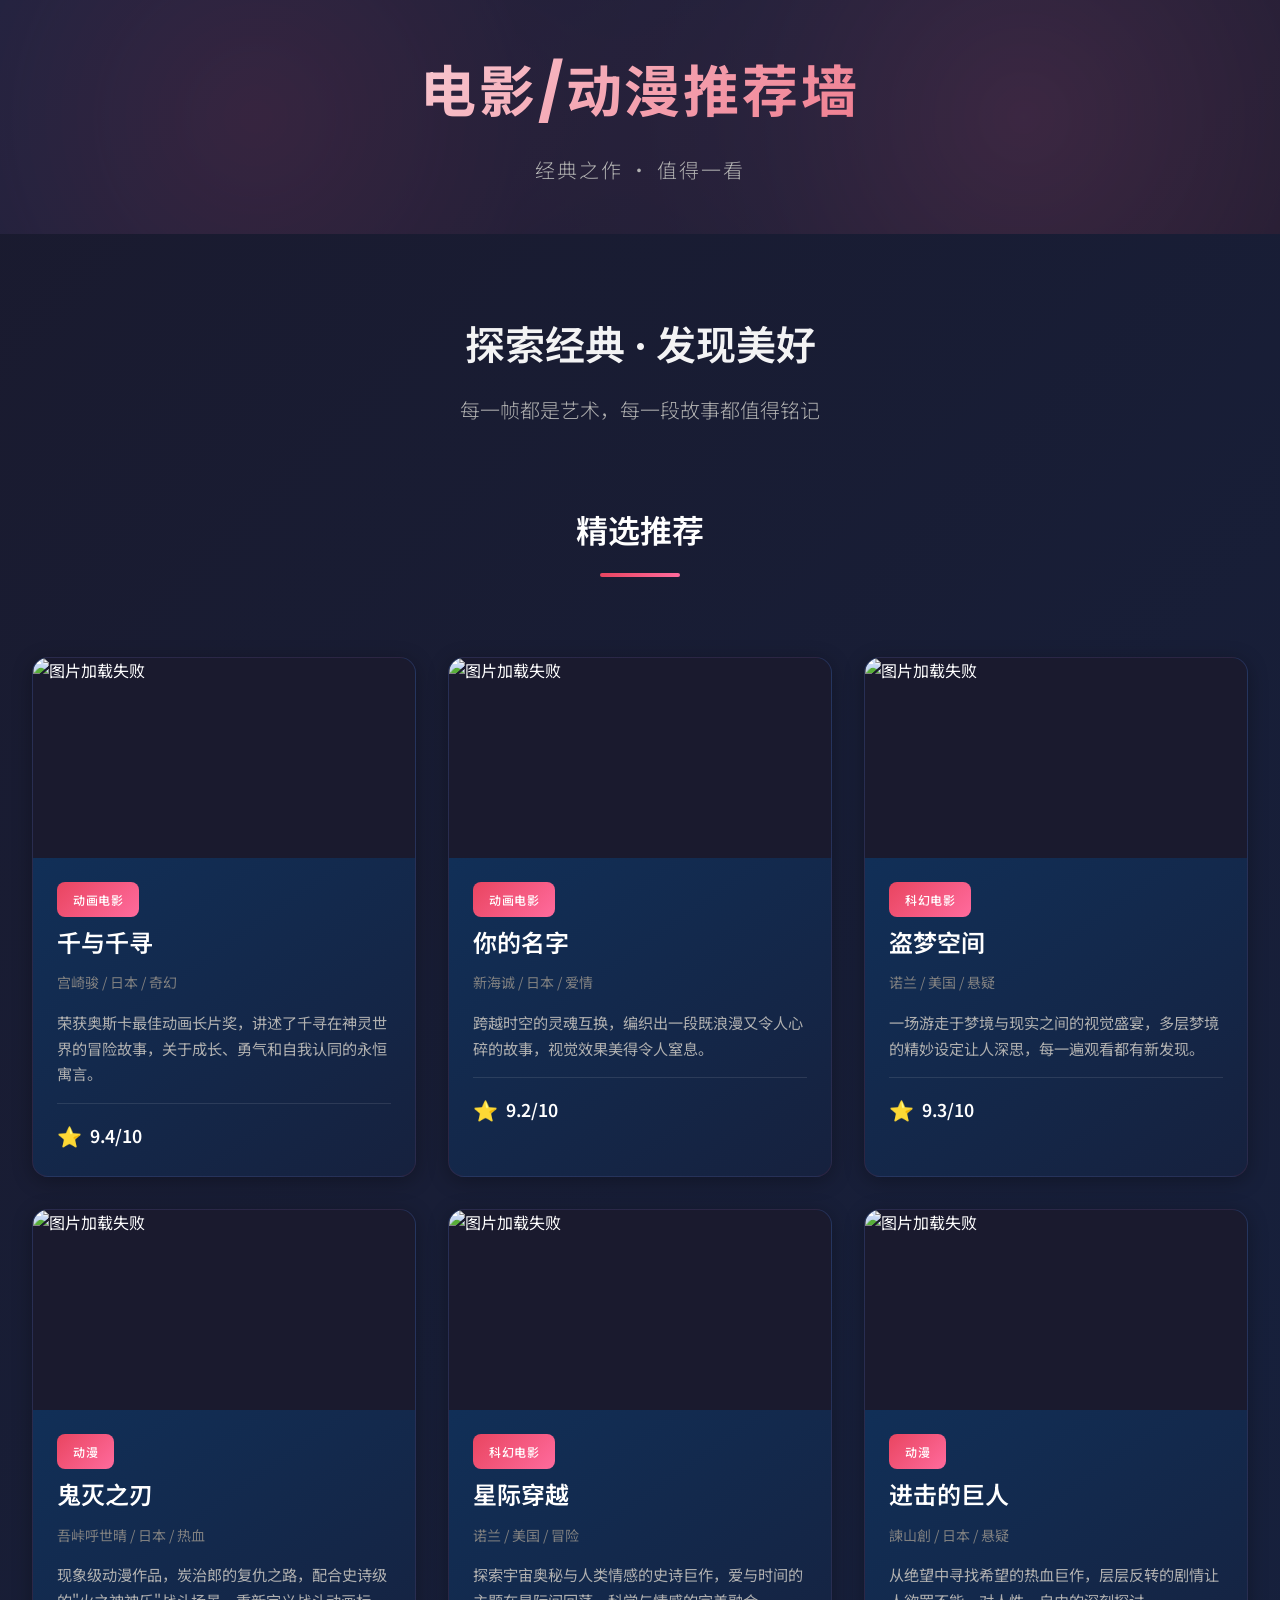
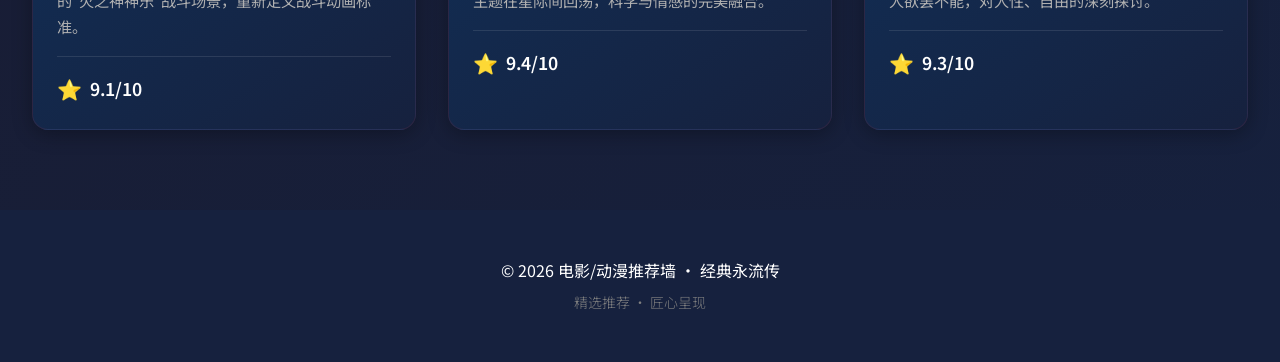
==== index.html @ 0b767400 "feat: 添加核心文件 - HTML页面、CSS样式、JS交互脚本" ====
<!DOCTYPE html>
<html lang="zh-CN">
<head>
    <meta charset="UTF-8">
    <meta name="viewport" content="width=device-width, initial-scale=1.0">
    <meta name="description" content="电影/动漫推荐墙 - 精选6部经典电影和动漫作品，为您呈现一场视觉与心灵的双重盛宴">
    <title>电影/动漫推荐墙 | 经典之作 · 值得一看</title>
    
    <link rel="preconnect" href="https://fonts.googleapis.com">
    <link rel="preconnect" href="https://fonts.gstatic.com" crossorigin>
    <link href="https://fonts.googleapis.com/css2?family=Poppins:wght@400;600;700&family=Noto+Sans+SC:wght@300;400;500;700&display=swap" rel="stylesheet">
    
    <link rel="stylesheet" href="styles.css">
</head>
<body>
    <header class="header">
        <div class="header-content">
            <h1 class="main-title">电影/动漫推荐墙</h1>
            <p class="subtitle">经典之作 · 值得一看</p>
        </div>
        <div class="header-decoration"></div>
    </header>

    <main class="main-content">
        <section class="hero-section">
            <div class="hero-content">
                <h2 class="hero-title">探索经典 · 发现美好</h2>
                <p class="hero-description">每一帧都是艺术，每一段故事都值得铭记</p>
            </div>
        </section>

        <section class="recommendations-section">
            <h2 class="section-title">精选推荐</h2>
            
            <div class="card-grid">
                <article class="card">
                    <div class="card-image">
                        <img src="https://images.unsplash.com/photo-1578632767115-351597cf2477?w=800&h=600&fit=crop" alt="千与千寻剧照" loading="lazy">
                    </div>
                    <div class="card-content">
                        <span class="card-tag">动画电影</span>
                        <h3 class="card-title">千与千寻</h3>
                        <p class="card-meta">宫崎骏 / 日本 / 奇幻</p>
                        <p class="card-description">荣获奥斯卡最佳动画长片奖，讲述了千寻在神灵世界的冒险故事，关于成长、勇气和自我认同的永恒寓言。</p>
                        <div class="card-rating">
                            <span class="rating-stars">⭐</span>
                            <span class="rating-score">9.4/10</span>
                        </div>
                    </div>
                </article>

                <article class="card">
                    <div class="card-image">
                        <img src="https://images.unsplash.com/photo-1506905925346-21bda4d32df4?w=800&h=600&fit=crop" alt="你的名字剧照" loading="lazy">
                    </div>
                    <div class="card-content">
                        <span class="card-tag">动画电影</span>
                        <h3 class="card-title">你的名字</h3>
                        <p class="card-meta">新海诚 / 日本 / 爱情</p>
                        <p class="card-description">跨越时空的灵魂互换，编织出一段既浪漫又令人心碎的故事，视觉效果美得令人窒息。</p>
                        <div class="card-rating">
                            <span class="rating-stars">⭐</span>
                            <span class="rating-score">9.2/10</span>
                        </div>
                    </div>
                </article>

                <article class="card">
                    <div class="card-image">
                        <img src="https://images.unsplash.com/photo-1446776811953-b23d57bd21aa?w=800&h=600&fit=crop" alt="盗梦空间剧照" loading="lazy">
                    </div>
                    <div class="card-content">
                        <span class="card-tag">科幻电影</span>
                        <h3 class="card-title">盗梦空间</h3>
                        <p class="card-meta">诺兰 / 美国 / 悬疑</p>
                        <p class="card-description">一场游走于梦境与现实之间的视觉盛宴，多层梦境的精妙设定让人深思，每一遍观看都有新发现。</p>
                        <div class="card-rating">
                            <span class="rating-stars">⭐</span>
                            <span class="rating-score">9.3/10</span>
                        </div>
                    </div>
                </article>

                <article class="card">
                    <div class="card-image">
                        <img src="https://images.unsplash.com/photo-1579546929518-9e396f3cc809?w=800&h=600&fit=crop" alt="鬼灭之刃剧照" loading="lazy">
                    </div>
                    <div class="card-content">
                        <span class="card-tag">动漫</span>
                        <h3 class="card-title">鬼灭之刃</h3>
                        <p class="card-meta">吾峠呼世晴 / 日本 / 热血</p>
                        <p class="card-description">现象级动漫作品，炭治郎的复仇之路，配合史诗级的"火之神神乐"战斗场景，重新定义战斗动画标准。</p>
                        <div class="card-rating">
                            <span class="rating-stars">⭐</span>
                            <span class="rating-score">9.1/10</span>
                        </div>
                    </div>
                </article>

                <article class="card">
                    <div class="card-image">
                        <img src="https://images.unsplash.com/photo-1462331940025-496dfbfc7564?w=800&h=600&fit=crop" alt="星际穿越剧照" loading="lazy">
                    </div>
                    <div class="card-content">
                        <span class="card-tag">科幻电影</span>
                        <h3 class="card-title">星际穿越</h3>
                        <p class="card-meta">诺兰 / 美国 / 冒险</p>
                        <p class="card-description">探索宇宙奥秘与人类情感的史诗巨作，爱与时间的主题在星际间回荡，科学与情感的完美融合。</p>
                        <div class="card-rating">
                            <span class="rating-stars">⭐</span>
                            <span class="rating-score">9.4/10</span>
                        </div>
                    </div>
                </article>

                <article class="card">
                    <div class="card-image">
                        <img src="https://images.unsplash.com/photo-1518770660439-4636190af475?w=800&h=600&fit=crop" alt="进击的巨人剧照" loading="lazy">
                    </div>
                    <div class="card-content">
                        <span class="card-tag">动漫</span>
                        <h3 class="card-title">进击的巨人</h3>
                        <p class="card-meta">諫山創 / 日本 / 悬疑</p>
                        <p class="card-description">从绝望中寻找希望的热血巨作，层层反转的剧情让人欲罢不能，对人性、自由的深刻探讨。</p>
                        <div class="card-rating">
                            <span class="rating-stars">⭐</span>
                            <span class="rating-score">9.3/10</span>
                        </div>
                    </div>
                </article>
            </div>
        </section>
    </main>

    <footer class="footer">
        <div class="footer-content">
            <p class="copyright">© 2026 电影/动漫推荐墙 · 经典永流传</p>
            <p class="footer-note">精选推荐 · 匠心呈现</p>
        </div>
    </footer>

    <script src="script.js"></script>
</body>
</html>
---- styles.css ----
:root {
    --bg-primary: #1a1a2e;
    --bg-secondary: #16213e;
    --bg-card: #0f3460;
    --accent-primary: #e94560;
    --accent-secondary: #ff6b9d;
    --text-primary: #ffffff;
    --text-secondary: #b0b0b0;
    --text-muted: #808080;
    --gradient-start: #e94560;
    --gradient-end: #0f3460;
    --shadow-light: rgba(233, 69, 96, 0.1);
    --shadow-medium: rgba(0, 0, 0, 0.3);
    --shadow-heavy: rgba(0, 0, 0, 0.5);
    --font-heading: 'Poppins', 'Noto Sans SC', sans-serif;
    --font-body: 'Noto Sans SC', 'Poppins', sans-serif;
    --spacing-xs: 0.5rem;
    --spacing-sm: 1rem;
    --spacing-md: 1.5rem;
    --spacing-lg: 2rem;
    --spacing-xl: 3rem;
    --radius-sm: 8px;
    --radius-md: 12px;
    --radius-lg: 16px;
    --transition-fast: 200ms ease;
    --transition-normal: 300ms ease;
    --transition-slow: 500ms ease;
}

* {
    margin: 0;
    padding: 0;
    box-sizing: border-box;
}

html {
    scroll-behavior: smooth;
}

body {
    font-family: var(--font-body);
    background: linear-gradient(135deg, var(--bg-primary) 0%, var(--bg-secondary) 100%);
    color: var(--text-primary);
    line-height: 1.6;
    min-height: 100vh;
    overflow-x: hidden;
}

.header {
    position: relative;
    padding: var(--spacing-xl) var(--spacing-lg);
    text-align: center;
    background: linear-gradient(135deg, var(--bg-secondary) 0%, var(--bg-primary) 100%);
    overflow: hidden;
}

.header-content {
    position: relative;
    z-index: 2;
}

.header-decoration {
    position: absolute;
    top: 0;
    left: 0;
    right: 0;
    bottom: 0;
    background: radial-gradient(circle at 20% 50%, var(--accent-primary) 0%, transparent 50%),
                radial-gradient(circle at 80% 50%, var(--accent-secondary) 0%, transparent 50%);
    opacity: 0.15;
    z-index: 1;
}

.main-title {
    font-family: var(--font-heading);
    font-size: clamp(2rem, 5vw, 3.5rem);
    font-weight: 700;
    background: linear-gradient(135deg, var(--text-primary) 0%, var(--accent-primary) 100%);
    -webkit-background-clip: text;
    -webkit-text-fill-color: transparent;
    background-clip: text;
    margin-bottom: var(--spacing-sm);
    letter-spacing: 0.05em;
}

.subtitle {
    font-size: clamp(1rem, 2.5vw, 1.25rem);
    color: var(--text-secondary);
    font-weight: 300;
    letter-spacing: 0.1em;
}

.main-content {
    max-width: 1400px;
    margin: 0 auto;
    padding: var(--spacing-lg);
}

.hero-section {
    text-align: center;
    padding: var(--spacing-xl) 0;
    margin-bottom: var(--spacing-lg);
}

.hero-content {
    max-width: 800px;
    margin: 0 auto;
}

.hero-title {
    font-family: var(--font-heading);
    font-size: clamp(1.5rem, 4vw, 2.5rem);
    font-weight: 600;
    color: var(--text-primary);
    margin-bottom: var(--spacing-sm);
    opacity: 0.95;
}

.hero-description {
    font-size: clamp(1rem, 2vw, 1.25rem);
    color: var(--text-secondary);
    font-weight: 300;
}

.section-title {
    font-family: var(--font-heading);
    font-size: clamp(1.5rem, 3vw, 2rem);
    font-weight: 600;
    text-align: center;
    margin-bottom: var(--spacing-xl);
    color: var(--text-primary);
    position: relative;
    display: inline-block;
    width: 100%;
}

.section-title::after {
    content: '';
    display: block;
    width: 80px;
    height: 4px;
    background: linear-gradient(90deg, var(--accent-primary), var(--accent-secondary));
    margin: var(--spacing-sm) auto 0;
    border-radius: 2px;
}

.card-grid {
    display: grid;
    grid-template-columns: repeat(auto-fit, minmax(320px, 1fr));
    gap: var(--spacing-lg);
    margin-top: var(--spacing-lg);
}

.card {
    background: linear-gradient(145deg, var(--bg-card) 0%, var(--bg-secondary) 100%);
    border-radius: var(--radius-lg);
    overflow: hidden;
    transition: transform var(--transition-normal), box-shadow var(--transition-normal);
    box-shadow: 0 4px 20px var(--shadow-medium);
    border: 1px solid rgba(233, 69, 96, 0.1);
}

.card:hover {
    transform: translateY(-8px);
    box-shadow: 0 12px 40px var(--shadow-heavy), 0 0 30px var(--shadow-light);
}

.card-image {
    position: relative;
    width: 100%;
    height: 200px;
    overflow: hidden;
    background: var(--bg-primary);
}

.card-image img {
    width: 100%;
    height: 100%;
    object-fit: cover;
    transition: transform var(--transition-slow);
}

.card:hover .card-image img {
    transform: scale(1.05);
}

.card-content {
    padding: var(--spacing-md);
}

.card-tag {
    display: inline-block;
    padding: var(--spacing-xs) var(--spacing-sm);
    background: linear-gradient(135deg, var(--accent-primary), var(--accent-secondary));
    color: var(--text-primary);
    font-size: 0.75rem;
    font-weight: 500;
    border-radius: var(--radius-sm);
    margin-bottom: var(--spacing-xs);
    text-transform: uppercase;
    letter-spacing: 0.05em;
}

.card-title {
    font-family: var(--font-heading);
    font-size: 1.5rem;
    font-weight: 600;
    color: var(--text-primary);
    margin-bottom: var(--spacing-xs);
}

.card-meta {
    font-size: 0.875rem;
    color: var(--text-muted);
    margin-bottom: var(--spacing-sm);
    font-weight: 400;
}

.card-description {
    font-size: 0.95rem;
    color: var(--text-secondary);
    line-height: 1.7;
    margin-bottom: var(--spacing-sm);
}

.card-rating {
    display: flex;
    align-items: center;
    gap: var(--spacing-xs);
    padding-top: var(--spacing-sm);
    border-top: 1px solid rgba(255, 255, 255, 0.1);
}

.rating-stars {
    font-size: 1.25rem;
    color: #ffd700;
}

.rating-score {
    font-size: 1.1rem;
    font-weight: 600;
    color: var(--text-primary);
}

.footer {
    background: var(--bg-secondary);
    padding: var(--spacing-xl) var(--spacing-lg);
    margin-top: var(--spacing-xl);
    text-align: center;
}

.footer-content {
    max-width: 1200px;
    margin: 0 auto;
}

.copyright {
    font-size: 1rem;
    color: var(--text-primary);
    margin-bottom: var(--spacing-xs);
    font-weight: 400;
}

.footer-note {
    font-size: 0.875rem;
    color: var(--text-muted);
    font-weight: 300;
}

@media (max-width: 1024px) {
    .card-grid {
        grid-template-columns: repeat(2, 1fr);
    }
    .main-content {
        padding: var(--spacing-md);
    }
}

@media (max-width: 768px) {
    .card-grid {
        grid-template-columns: 1fr;
    }
    .header {
        padding: var(--spacing-lg) var(--spacing-md);
    }
    .main-content {
        padding: var(--spacing-sm);
    }
    .hero-section {
        padding: var(--spacing-lg) 0;
    }
    .card-image {
        height: 180px;
    }
    .card-content {
        padding: var(--spacing-sm);
    }
    .card-title {
        font-size: 1.25rem;
    }
}

@media (max-width: 480px) {
    .card-grid {
        gap: var(--spacing-md);
    }
    .card-image {
        height: 160px;
    }
    .main-title {
        font-size: 1.75rem;
    }
    .hero-title {
        font-size: 1.25rem;
    }
    .section-title {
        font-size: 1.5rem;
    }
}

@media (prefers-reduced-motion: reduce) {
    * {
        animation-duration: 0.01ms !important;
        animation-iteration-count: 1 !important;
        transition-duration: 0.01ms !important;
    }
}
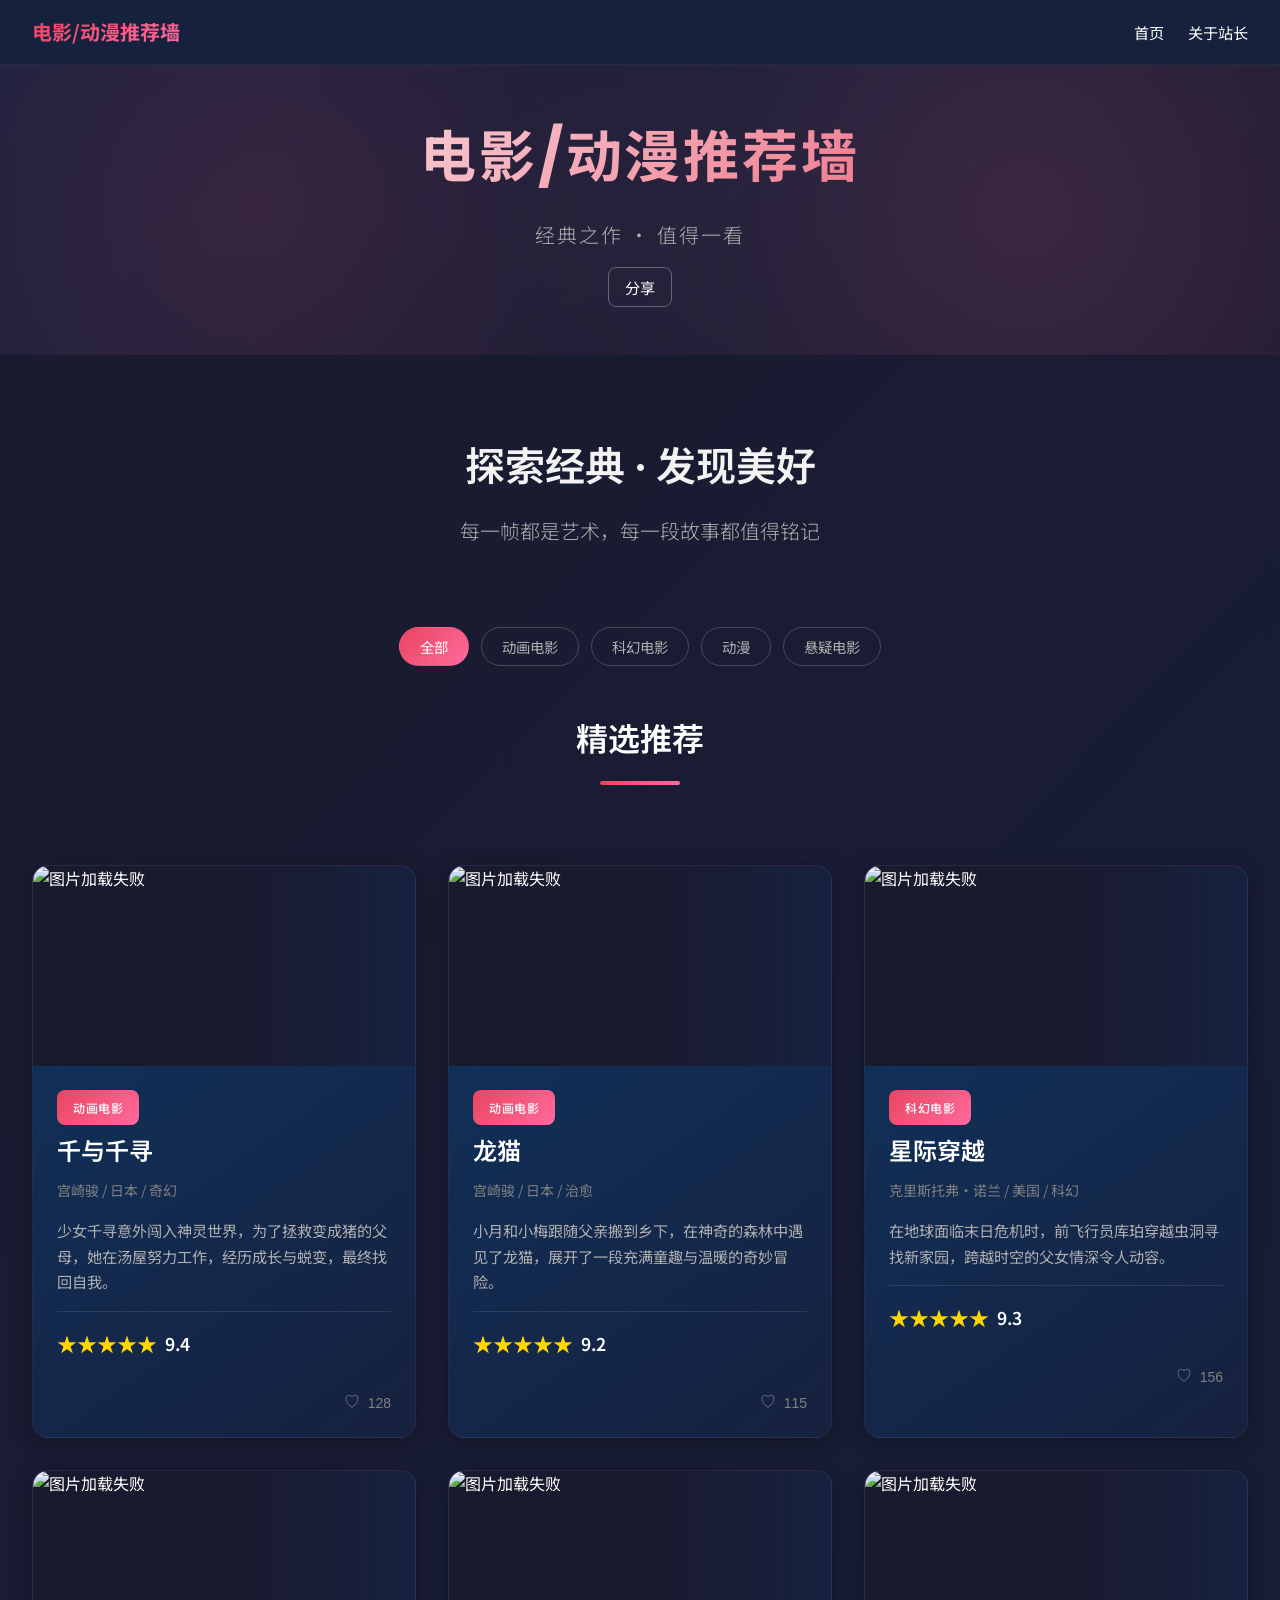
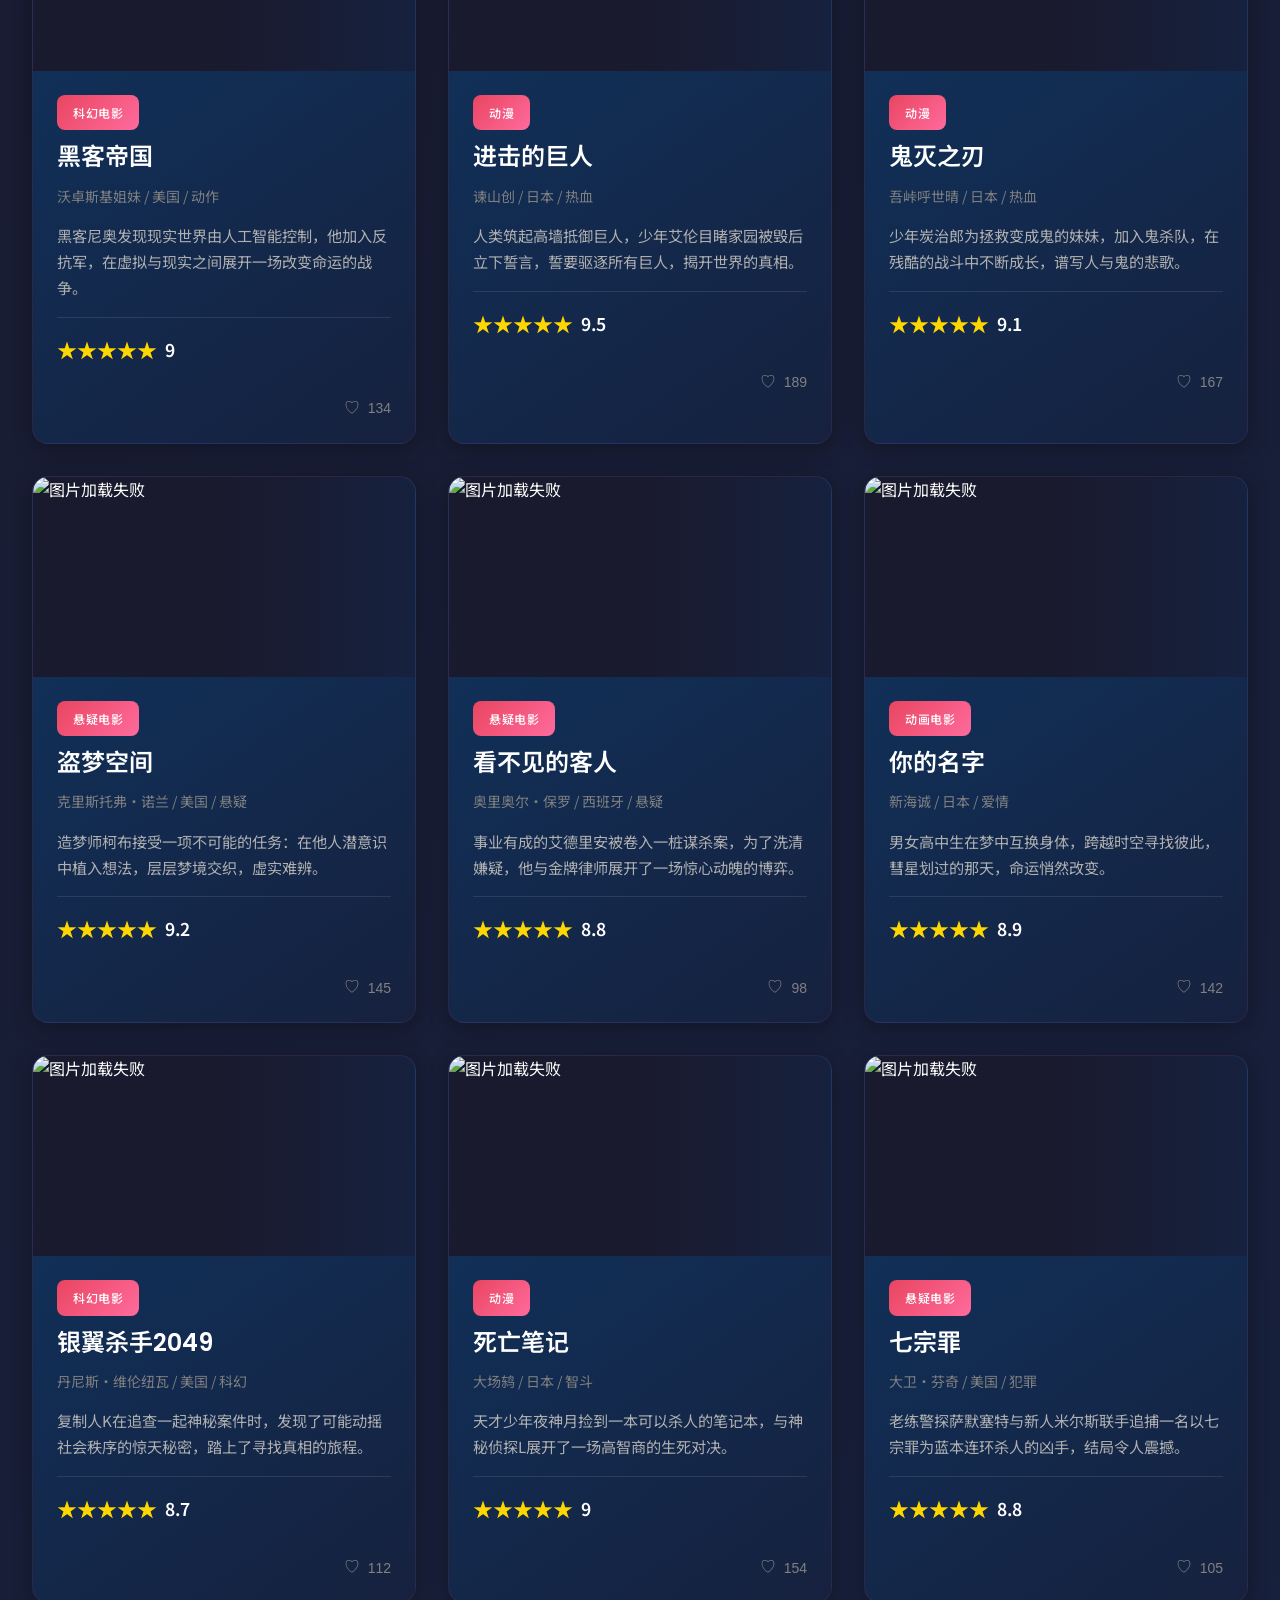
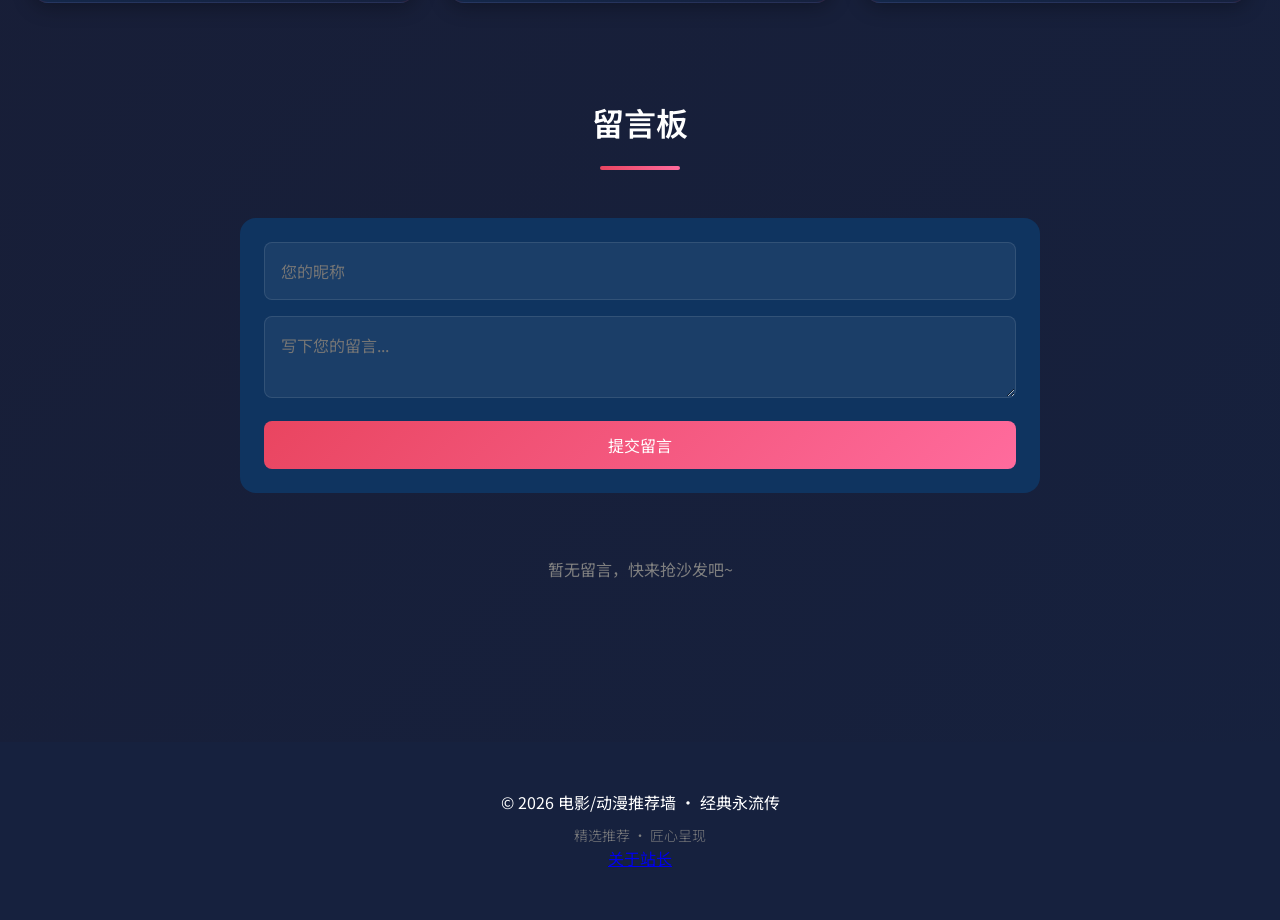
==== commit b3ec25b7: "feat: 第三次课最终完善" ====
--- a/index.html
+++ b/index.html
@@ -3,7 +3,7 @@
 <head>
     <meta charset="UTF-8">
     <meta name="viewport" content="width=device-width, initial-scale=1.0">
-    <meta name="description" content="电影/动漫推荐墙 - 精选6部经典电影和动漫作品，为您呈现一场视觉与心灵的双重盛宴">
+    <meta name="description" content="电影/动漫推荐墙 - 精选经典电影和动漫作品，为您呈现一场视觉与心灵的双重盛宴">
     <title>电影/动漫推荐墙 | 经典之作 · 值得一看</title>
     
     <link rel="preconnect" href="https://fonts.googleapis.com">
@@ -13,10 +13,19 @@
     <link rel="stylesheet" href="styles.css">
 </head>
 <body>
+    <div class="progress-bar" id="progress-bar"></div>
+    <nav class="navbar">
+        <div class="navbar-brand">电影/动漫推荐墙</div>
+        <div class="navbar-links">
+            <a href="index.html">首页</a>
+            <a href="about.html">关于站长</a>
+        </div>
+    </nav>
     <header class="header">
         <div class="header-content">
             <h1 class="main-title">电影/动漫推荐墙</h1>
             <p class="subtitle">经典之作 · 值得一看</p>
+            <button class="share-btn" id="share-btn">分享</button>
         </div>
         <div class="header-decoration"></div>
     </header>
@@ -29,106 +38,28 @@
             </div>
         </section>
 
+        <div class="filter-bar">
+            <button class="filter-btn active" data-filter="all">全部</button>
+            <button class="filter-btn" data-filter="动画电影">动画电影</button>
+            <button class="filter-btn" data-filter="科幻电影">科幻电影</button>
+            <button class="filter-btn" data-filter="动漫">动漫</button>
+            <button class="filter-btn" data-filter="悬疑电影">悬疑电影</button>
+        </div>
+
         <section class="recommendations-section">
             <h2 class="section-title">精选推荐</h2>
             
-            <div class="card-grid">
-                <article class="card">
-                    <div class="card-image">
-                        <img src="https://images.unsplash.com/photo-1578632767115-351597cf2477?w=800&h=600&fit=crop" alt="千与千寻剧照" loading="lazy">
-                    </div>
-                    <div class="card-content">
-                        <span class="card-tag">动画电影</span>
-                        <h3 class="card-title">千与千寻</h3>
-                        <p class="card-meta">宫崎骏 / 日本 / 奇幻</p>
-                        <p class="card-description">荣获奥斯卡最佳动画长片奖，讲述了千寻在神灵世界的冒险故事，关于成长、勇气和自我认同的永恒寓言。</p>
-                        <div class="card-rating">
-                            <span class="rating-stars">⭐</span>
-                            <span class="rating-score">9.4/10</span>
-                        </div>
-                    </div>
-                </article>
+            <div class="card-grid" id="card-grid"></div>
+        </section>
 
-                <article class="card">
-                    <div class="card-image">
-                        <img src="https://images.unsplash.com/photo-1506905925346-21bda4d32df4?w=800&h=600&fit=crop" alt="你的名字剧照" loading="lazy">
-                    </div>
-                    <div class="card-content">
-                        <span class="card-tag">动画电影</span>
-                        <h3 class="card-title">你的名字</h3>
-                        <p class="card-meta">新海诚 / 日本 / 爱情</p>
-                        <p class="card-description">跨越时空的灵魂互换，编织出一段既浪漫又令人心碎的故事，视觉效果美得令人窒息。</p>
-                        <div class="card-rating">
-                            <span class="rating-stars">⭐</span>
-                            <span class="rating-score">9.2/10</span>
-                        </div>
-                    </div>
-                </article>
-
-                <article class="card">
-                    <div class="card-image">
-                        <img src="https://images.unsplash.com/photo-1446776811953-b23d57bd21aa?w=800&h=600&fit=crop" alt="盗梦空间剧照" loading="lazy">
-                    </div>
-                    <div class="card-content">
-                        <span class="card-tag">科幻电影</span>
-                        <h3 class="card-title">盗梦空间</h3>
-                        <p class="card-meta">诺兰 / 美国 / 悬疑</p>
-                        <p class="card-description">一场游走于梦境与现实之间的视觉盛宴，多层梦境的精妙设定让人深思，每一遍观看都有新发现。</p>
-                        <div class="card-rating">
-                            <span class="rating-stars">⭐</span>
-                            <span class="rating-score">9.3/10</span>
-                        </div>
-                    </div>
-                </article>
-
-                <article class="card">
-                    <div class="card-image">
-                        <img src="https://images.unsplash.com/photo-1579546929518-9e396f3cc809?w=800&h=600&fit=crop" alt="鬼灭之刃剧照" loading="lazy">
-                    </div>
-                    <div class="card-content">
-                        <span class="card-tag">动漫</span>
-                        <h3 class="card-title">鬼灭之刃</h3>
-                        <p class="card-meta">吾峠呼世晴 / 日本 / 热血</p>
-                        <p class="card-description">现象级动漫作品，炭治郎的复仇之路，配合史诗级的"火之神神乐"战斗场景，重新定义战斗动画标准。</p>
-                        <div class="card-rating">
-                            <span class="rating-stars">⭐</span>
-                            <span class="rating-score">9.1/10</span>
-                        </div>
-                    </div>
-                </article>
-
-                <article class="card">
-                    <div class="card-image">
-                        <img src="https://images.unsplash.com/photo-1462331940025-496dfbfc7564?w=800&h=600&fit=crop" alt="星际穿越剧照" loading="lazy">
-                    </div>
-                    <div class="card-content">
-                        <span class="card-tag">科幻电影</span>
-                        <h3 class="card-title">星际穿越</h3>
-                        <p class="card-meta">诺兰 / 美国 / 冒险</p>
-                        <p class="card-description">探索宇宙奥秘与人类情感的史诗巨作，爱与时间的主题在星际间回荡，科学与情感的完美融合。</p>
-                        <div class="card-rating">
-                            <span class="rating-stars">⭐</span>
-                            <span class="rating-score">9.4/10</span>
-                        </div>
-                    </div>
-                </article>
-
-                <article class="card">
-                    <div class="card-image">
-                        <img src="https://images.unsplash.com/photo-1518770660439-4636190af475?w=800&h=600&fit=crop" alt="进击的巨人剧照" loading="lazy">
-                    </div>
-                    <div class="card-content">
-                        <span class="card-tag">动漫</span>
-                        <h3 class="card-title">进击的巨人</h3>
-                        <p class="card-meta">諫山創 / 日本 / 悬疑</p>
-                        <p class="card-description">从绝望中寻找希望的热血巨作，层层反转的剧情让人欲罢不能，对人性、自由的深刻探讨。</p>
-                        <div class="card-rating">
-                            <span class="rating-stars">⭐</span>
-                            <span class="rating-score">9.3/10</span>
-                        </div>
-                    </div>
-                </article>
+        <section class="guestbook-section">
+            <h2 class="section-title">留言板</h2>
+            <div class="guestbook-form">
+                <input type="text" id="guest-name" placeholder="您的昵称" maxlength="20">
+                <textarea id="guest-content" placeholder="写下您的留言..." maxlength="200"></textarea>
+                <button id="submit-message">提交留言</button>
             </div>
+            <div class="guestbook-list" id="guestbook-list"></div>
         </section>
     </main>
 
@@ -136,8 +67,23 @@
         <div class="footer-content">
             <p class="copyright">© 2026 电影/动漫推荐墙 · 经典永流传</p>
             <p class="footer-note">精选推荐 · 匠心呈现</p>
+            <p><a href="about.html">关于站长</a></p>
         </div>
     </footer>
+
+    <button class="back-to-top" id="back-to-top" title="返回顶部">&#8679;</button>
+
+    <div class="lightbox" id="lightbox">
+        <div class="lightbox-overlay"></div>
+        <div class="lightbox-content">
+            <button class="lightbox-close" id="lightbox-close">&times;</button>
+            <button class="lightbox-prev" id="lightbox-prev">&#10094;</button>
+            <img class="lightbox-img" id="lightbox-img" src="" alt="">
+            <button class="lightbox-next" id="lightbox-next">&#10095;</button>
+        </div>
+    </div>
+
+    <div class="toast" id="toast"></div>
 
     <script src="script.js"></script>
 </body>
--- a/styles.css
+++ b/styles.css
@@ -170,14 +170,26 @@
     width: 100%;
     height: 200px;
     overflow: hidden;
-    background: var(--bg-primary);
+    background: linear-gradient(90deg, var(--bg-primary) 25%, var(--bg-secondary) 50%, var(--bg-primary) 75%);
+    background-size: 200% 100%;
+    animation: shimmer 1.5s infinite;
+}
+
+@keyframes shimmer {
+    0% { background-position: 200% 0; }
+    100% { background-position: -200% 0; }
 }
 
 .card-image img {
     width: 100%;
     height: 100%;
     object-fit: cover;
-    transition: transform var(--transition-slow);
+    opacity: 0;
+    transition: opacity 0.3s ease, transform var(--transition-slow);
+}
+
+.card-image img.loaded {
+    opacity: 1;
 }
 
 .card:hover .card-image img {
@@ -298,6 +310,22 @@
     .card-title {
         font-size: 1.25rem;
     }
+    .navbar {
+        padding: var(--spacing-xs) var(--spacing-sm);
+    }
+    .filter-bar {
+        gap: 0.5rem;
+    }
+    .lightbox-prev {
+        left: 10px;
+    }
+    .lightbox-next {
+        right: 10px;
+    }
+    .back-to-top {
+        bottom: 1rem;
+        right: 1rem;
+    }
 }
 
 @media (max-width: 480px) {
@@ -314,6 +342,26 @@
         font-size: 1.25rem;
     }
     .section-title {
+        font-size: 1.5rem;
+    }
+    .navbar-brand {
+        font-size: 1rem;
+    }
+    .navbar-links a {
+        font-size: 0.85rem;
+    }
+    .filter-btn {
+        padding: 0.4rem 1rem;
+        font-size: 0.85rem;
+    }
+    .lightbox-prev,
+    .lightbox-next {
+        width: 40px;
+        height: 40px;
+        font-size: 1.25rem;
+    }
+    .lightbox-close {
+        top: -30px;
         font-size: 1.5rem;
     }
 }
@@ -324,4 +372,378 @@
         animation-iteration-count: 1 !important;
         transition-duration: 0.01ms !important;
     }
+}
+
+/* ===== 导航栏 ===== */
+.navbar {
+    position: sticky;
+    top: 0;
+    z-index: 100;
+    display: flex;
+    align-items: center;
+    justify-content: space-between;
+    background: var(--bg-secondary);
+    border-bottom: 1px solid rgba(255, 255, 255, 0.05);
+    padding: var(--spacing-sm) var(--spacing-lg);
+}
+
+.navbar-brand {
+    font-weight: 700;
+    font-size: 1.25rem;
+    background: linear-gradient(135deg, var(--accent-primary), var(--accent-secondary));
+    -webkit-background-clip: text;
+    -webkit-text-fill-color: transparent;
+    background-clip: text;
+}
+
+.navbar-links {
+    display: flex;
+    gap: var(--spacing-md);
+}
+
+.navbar-links a {
+    color: var(--text-primary);
+    text-decoration: none;
+    font-size: 0.95rem;
+    transition: color var(--transition-fast);
+}
+
+.navbar-links a:hover {
+    background: linear-gradient(135deg, var(--accent-primary), var(--accent-secondary));
+    -webkit-background-clip: text;
+    -webkit-text-fill-color: transparent;
+    background-clip: text;
+}
+
+/* ===== 筛选标签 ===== */
+.filter-bar {
+    display: flex;
+    justify-content: center;
+    flex-wrap: wrap;
+    gap: 0.75rem;
+    margin-bottom: var(--spacing-xl);
+}
+
+.filter-btn {
+    background: transparent;
+    border: 1px solid rgba(255, 255, 255, 0.2);
+    border-radius: 20px;
+    padding: 0.5rem 1.25rem;
+    color: var(--text-secondary);
+    font-family: inherit;
+    font-size: 0.9rem;
+    cursor: pointer;
+    transition: all var(--transition-fast);
+}
+
+.filter-btn:hover {
+    border-color: var(--accent-primary);
+    color: var(--text-primary);
+}
+
+.filter-btn.active {
+    background: linear-gradient(135deg, var(--accent-primary), var(--accent-secondary));
+    border-color: transparent;
+    color: white;
+}
+
+/* ===== 点赞按钮 ===== */
+.card-actions {
+    display: flex;
+    justify-content: flex-end;
+    padding-top: var(--spacing-sm);
+    margin-top: var(--spacing-sm);
+}
+
+.like-btn {
+    display: flex;
+    align-items: center;
+    gap: 4px;
+    background: transparent;
+    border: none;
+    cursor: pointer;
+    color: var(--text-muted);
+    font-size: 1rem;
+    padding: 0;
+    transition: color var(--transition-fast), transform var(--transition-fast);
+}
+
+.like-btn:hover {
+    color: var(--accent-primary);
+}
+
+.like-btn.liked {
+    color: var(--accent-primary);
+    transform: scale(1.1);
+}
+
+.like-count {
+    margin-left: 4px;
+    font-size: 0.875rem;
+}
+
+/* ===== 留言板 ===== */
+.guestbook-section {
+    padding: var(--spacing-xl) 0;
+    margin-top: var(--spacing-xl);
+}
+
+.guestbook-form {
+    background: var(--bg-card);
+    border-radius: var(--radius-lg);
+    padding: var(--spacing-md);
+    max-width: 800px;
+    margin: 0 auto;
+}
+
+.guestbook-form input,
+.guestbook-form textarea {
+    width: 100%;
+    background: rgba(255, 255, 255, 0.05);
+    border: 1px solid rgba(255, 255, 255, 0.1);
+    border-radius: var(--radius-sm);
+    padding: var(--spacing-sm);
+    color: white;
+    font-family: inherit;
+    font-size: 1rem;
+    margin-bottom: var(--spacing-sm);
+    outline: none;
+    transition: border-color var(--transition-fast);
+}
+
+.guestbook-form input:focus,
+.guestbook-form textarea:focus {
+    border-color: var(--accent-primary);
+}
+
+.guestbook-form textarea {
+    min-height: 80px;
+    resize: vertical;
+}
+
+#submit-message {
+    background: linear-gradient(135deg, var(--accent-primary), var(--accent-secondary));
+    border: none;
+    border-radius: var(--radius-sm);
+    padding: 0.75rem 1.5rem;
+    color: white;
+    font-family: inherit;
+    font-size: 1rem;
+    cursor: pointer;
+    width: 100%;
+    transition: opacity var(--transition-fast);
+}
+
+#submit-message:hover {
+    opacity: 0.9;
+}
+
+.guestbook-list {
+    margin-top: var(--spacing-lg);
+    max-width: 800px;
+    margin-left: auto;
+    margin-right: auto;
+}
+
+.guestbook-item {
+    background: var(--bg-card);
+    border-radius: var(--radius-md);
+    padding: var(--spacing-md);
+    margin-bottom: var(--spacing-sm);
+}
+
+.guestbook-name {
+    color: var(--accent-primary);
+    font-weight: 600;
+    margin-bottom: 0.25rem;
+}
+
+.guestbook-time {
+    color: var(--text-muted);
+    font-size: 0.75rem;
+    margin-bottom: 0.5rem;
+}
+
+.guestbook-content,
+.guestbook-text {
+    color: var(--text-secondary);
+    line-height: 1.6;
+}
+
+.guestbook-list:empty::after {
+    content: '暂无留言，快来抢沙发吧~';
+    display: block;
+    text-align: center;
+    color: var(--text-muted);
+    padding: var(--spacing-lg) 0;
+}
+
+/* ===== Lightbox ===== */
+.lightbox {
+    position: fixed;
+    inset: 0;
+    z-index: 1000;
+    display: flex;
+    align-items: center;
+    justify-content: center;
+    opacity: 0;
+    pointer-events: none;
+    transition: opacity 0.3s ease;
+}
+
+.lightbox.active {
+    opacity: 1;
+    pointer-events: auto;
+}
+
+.lightbox-overlay {
+    position: absolute;
+    inset: 0;
+    background: rgba(0, 0, 0, 0.9);
+}
+
+.lightbox-content {
+    position: relative;
+    z-index: 2;
+    max-width: 90vw;
+    max-height: 90vh;
+}
+
+.lightbox-img {
+    max-width: 100%;
+    max-height: 85vh;
+    object-fit: contain;
+    border-radius: var(--radius-sm);
+    display: block;
+}
+
+.lightbox-close {
+    position: absolute;
+    top: -40px;
+    right: 0;
+    background: none;
+    border: none;
+    color: white;
+    font-size: 2rem;
+    cursor: pointer;
+    line-height: 1;
+}
+
+.lightbox-prev,
+.lightbox-next {
+    position: absolute;
+    top: 50%;
+    transform: translateY(-50%);
+    background: rgba(255, 255, 255, 0.1);
+    border: none;
+    color: white;
+    font-size: 1.5rem;
+    padding: 1rem;
+    cursor: pointer;
+    border-radius: 50%;
+    width: 48px;
+    height: 48px;
+    display: flex;
+    align-items: center;
+    justify-content: center;
+    transition: background var(--transition-fast);
+}
+
+.lightbox-prev:hover,
+.lightbox-next:hover {
+    background: rgba(255, 255, 255, 0.2);
+}
+
+.lightbox-prev {
+    left: -60px;
+}
+
+.lightbox-next {
+    right: -60px;
+}
+
+/* ===== 返回顶部 ===== */
+.back-to-top {
+    position: fixed;
+    bottom: 2rem;
+    right: 2rem;
+    z-index: 99;
+    width: 48px;
+    height: 48px;
+    border-radius: 50%;
+    background: var(--accent-primary);
+    border: none;
+    color: white;
+    font-size: 1.5rem;
+    cursor: pointer;
+    opacity: 0;
+    transform: translateY(20px);
+    transition: all 0.3s ease;
+    display: flex;
+    align-items: center;
+    justify-content: center;
+    pointer-events: none;
+}
+
+.back-to-top.visible {
+    opacity: 1;
+    transform: translateY(0);
+    pointer-events: auto;
+}
+
+.back-to-top.visible:hover {
+    transform: translateY(0) scale(1.1);
+}
+
+/* ===== 页面进度条 ===== */
+.progress-bar {
+    position: fixed;
+    top: 0;
+    left: 0;
+    height: 3px;
+    z-index: 101;
+    background: linear-gradient(90deg, var(--accent-primary), var(--accent-secondary));
+    width: 0%;
+    transition: width 0.1s linear;
+}
+
+/* ===== 分享按钮 ===== */
+.share-btn {
+    background: transparent;
+    border: 1px solid rgba(255, 255, 255, 0.3);
+    color: var(--text-primary);
+    padding: 0.5rem 1rem;
+    border-radius: var(--radius-sm);
+    font-family: inherit;
+    font-size: 0.95rem;
+    cursor: pointer;
+    margin-top: var(--spacing-sm);
+    transition: background var(--transition-fast);
+}
+
+.share-btn:hover {
+    background: rgba(255, 255, 255, 0.1);
+}
+
+/* ===== Toast 提示 ===== */
+.toast {
+    position: fixed;
+    bottom: 100px;
+    left: 50%;
+    transform: translateX(-50%) translateY(20px);
+    background: var(--bg-card);
+    color: var(--text-primary);
+    padding: 0.75rem 1.5rem;
+    border-radius: var(--radius-md);
+    box-shadow: 0 4px 20px var(--shadow-heavy);
+    z-index: 200;
+    opacity: 0;
+    transition: all 0.3s ease;
+    pointer-events: none;
+    font-size: 0.95rem;
+}
+
+.toast.visible {
+    opacity: 1;
+    transform: translateX(-50%) translateY(0);
 }
